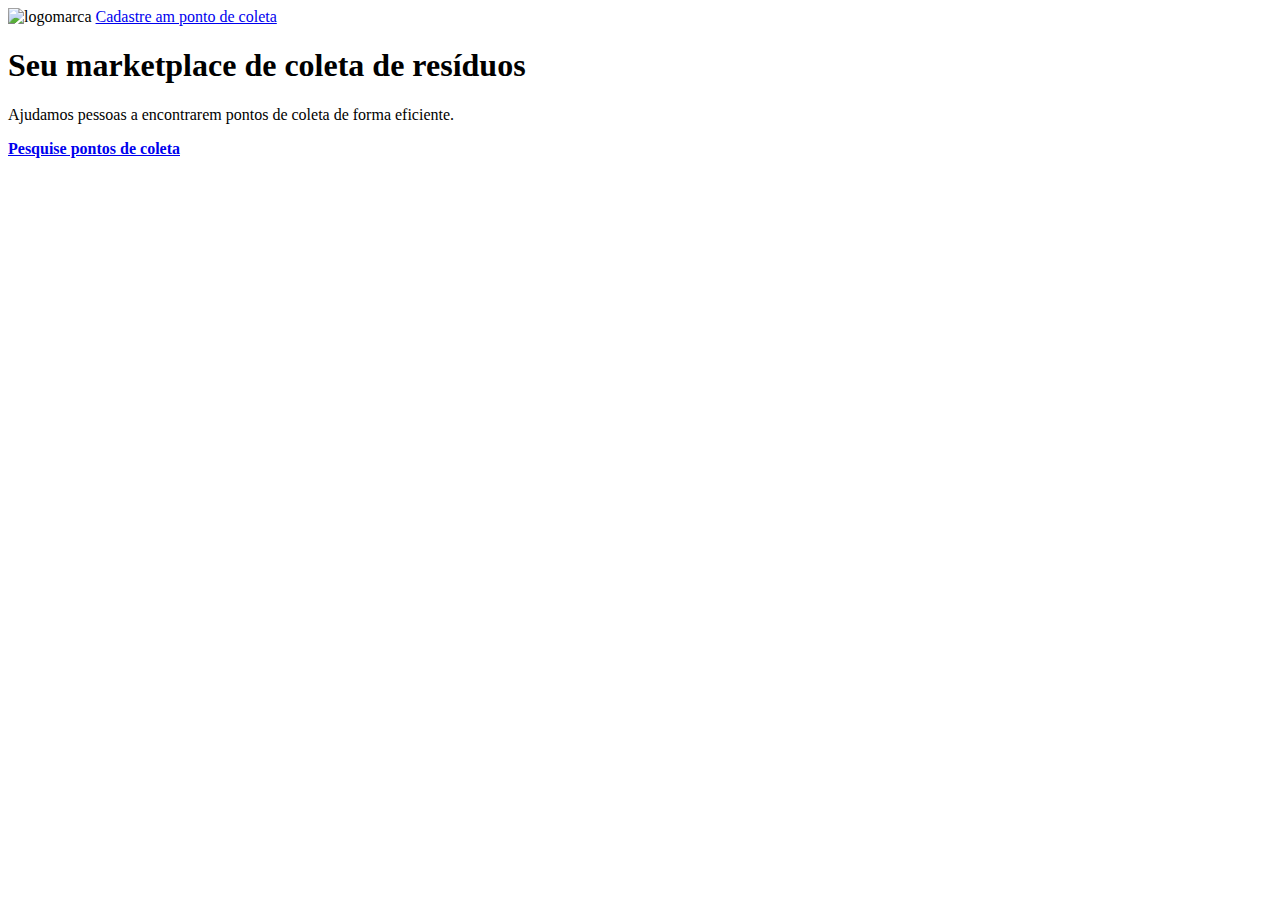
==== index.html @ 50bf2825 "NLW" ====
<!DOCTYPE html>
<html lang="pt_br">
<head>
    <meta charset="UTF-8">
    <meta name="viewport" content="width=device-width, initial-scale=1.0">
    <title>Ecoleta</title>

    <link href="https://fonts.googleapis.com/css2?family=Roboto&family=Ubuntu:wght@700&display=swap" rel="stylesheet">
    

    <link rel="stylesheet" href="/styles/main.css">
    <link rel="stylesheet" href="/styles/home.css">

    <link rel="stylesheet" href="/styles/responsive.css">


</head>
<body>

    <div id="page-home">
        
        <div class="content"> 
            <header>
                <img src="/assets/logo.svg" alt="logomarca">
                <a href="http://google.com.br"> 
                    <span> </span>
                    Cadastre am ponto de coleta</a>
            </header>
            
            <main>
                
            <h1>Seu marketplace de coleta de resíduos</h1>
            
            <p>Ajudamos pessoas a encontrarem pontos de coleta de forma eficiente.</p>
            
            <a href="#"><span> </span> <strong>Pesquise pontos de coleta</strong></a>
            
            </main>
           
        </div>
         

    </div>


    
            
            
        
</body>
</html>
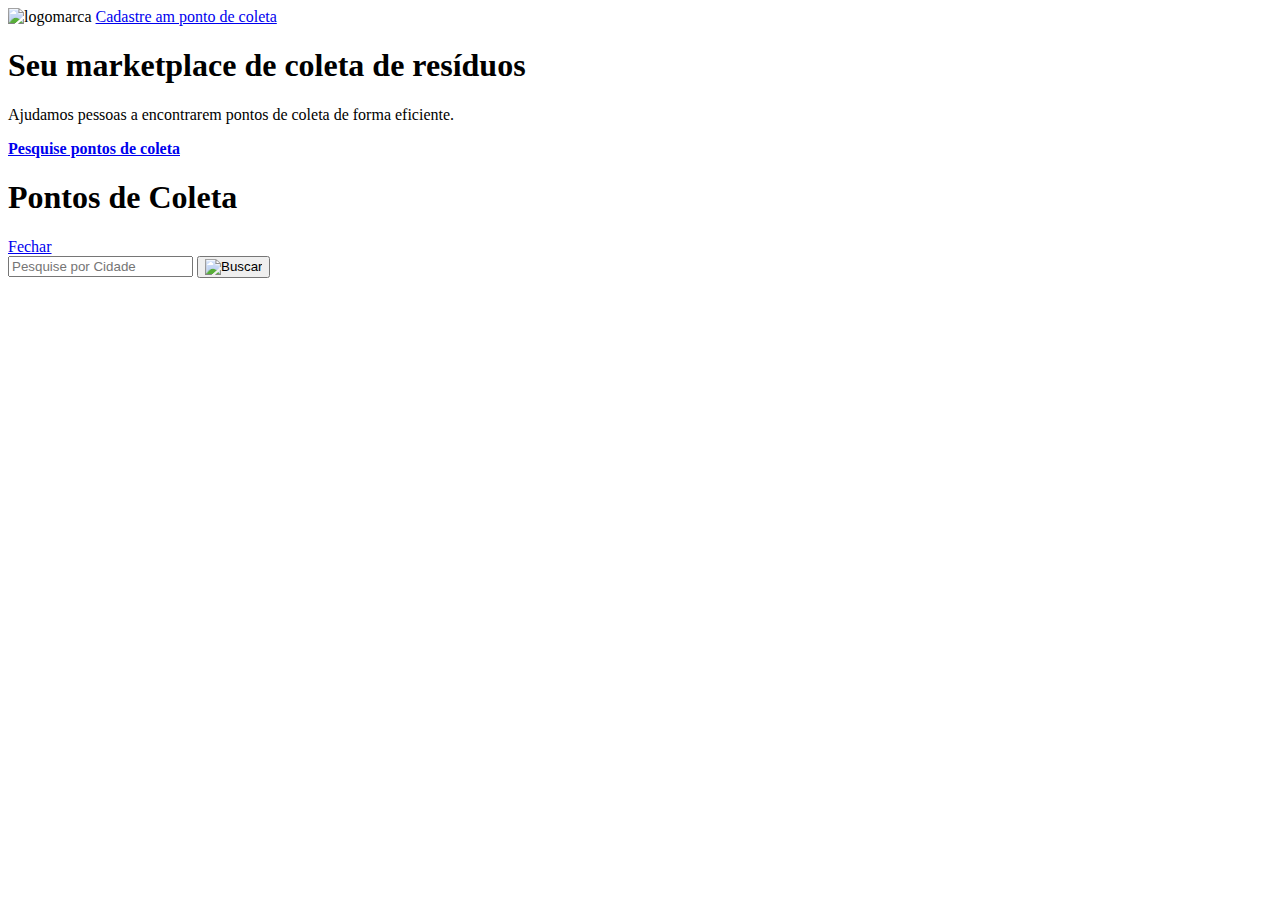
==== commit 90f8c603: "Add files via upload" ====
--- a/index.html
+++ b/index.html
@@ -10,6 +10,8 @@
 
     <link rel="stylesheet" href="/styles/main.css">
     <link rel="stylesheet" href="/styles/home.css">
+    <link rel="stylesheet" href="/styles/modal.css">
+
 
     <link rel="stylesheet" href="/styles/responsive.css">
 
@@ -22,7 +24,7 @@
         <div class="content"> 
             <header>
                 <img src="/assets/logo.svg" alt="logomarca">
-                <a href="http://google.com.br"> 
+                <a href="http://127.0.0.1:5501/create-point.html"> 
                     <span> </span>
                     Cadastre am ponto de coleta</a>
             </header>
@@ -42,10 +44,26 @@
 
     </div>
 
-
+    <div id="modal" class="hide">
+        <div class="content">
+            <div class="header">
+                <h1>Pontos de Coleta</h1>
+                <a href="#">Fechar</a> <!-- # para fechar a aba, pois se não dara reload na pag-->
+            </div>
+            <form action="/search-result.html">
+                <label for="search"></label>
+                <div class="search field">
+                    <input type="text" name="search" placeholder="Pesquise por Cidade">
+                    <button>
+                        <img src="/assets/search.svg" alt="Buscar">
+                    </button>
+                </div>
+            </form>
+        </div>
+    </div>
     
             
-            
+    <script src="/scripts/index.js"></script>   
         
 </body>
 </html>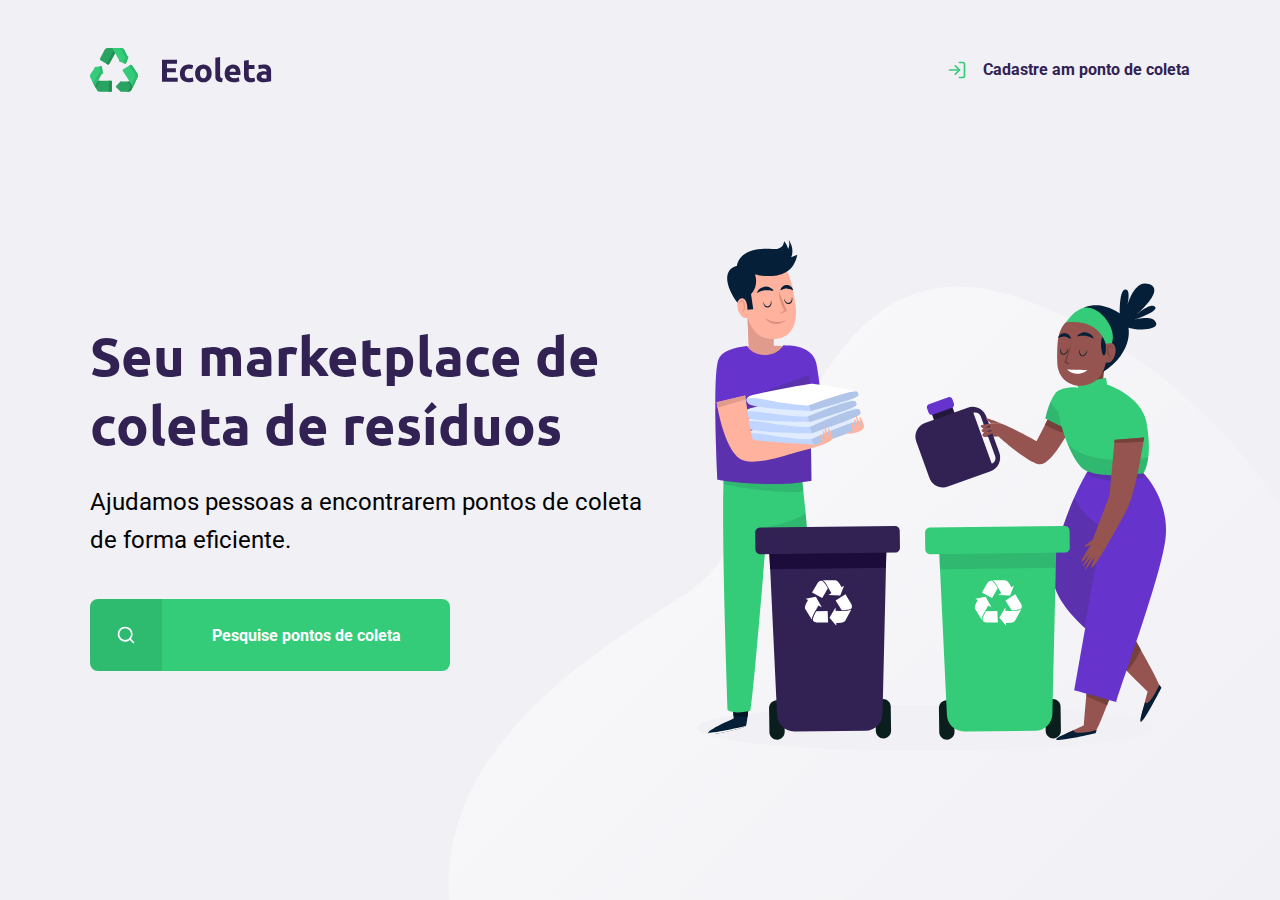
==== commit 0a22390c: "[build]" ====
--- a/index.html
+++ b/index.html
@@ -24,7 +24,7 @@
         <div class="content"> 
             <header>
                 <img src="/assets/logo.svg" alt="logomarca">
-                <a href="http://127.0.0.1:5501/create-point.html"> 
+                <a href="./create-point.html"> 
                     <span> </span>
                     Cadastre am ponto de coleta</a>
             </header>
--- a/styles/main.css
+++ b/styles/main.css
@@ -0,0 +1,37 @@
+:root {
+    --title-color: #322153;
+    --primary-color: #34cb79;
+}
+
+* {
+    margin: 0;
+    padding: 0;
+    box-sizing: border-box;
+}
+
+html {
+    font-family: Roboto, sans-serif;
+}
+
+    body {
+        background: #f0f0f5;  
+        -webkit-font-smoothing: antialiased;  
+    }
+    
+    a {
+        text-decoration: none;
+    }
+
+    h1, h2, h3, h4, h5, h6 {
+        font-family: Ubuntu, sans-serif;
+        color: var(--title-color);
+        
+    }
+
+    /* BOX MODEL 
+    modelo de caixa
+    toda caixa tem:
+    largura, altura, espeçamentos, preenchimentos
+    bordas, cor, fundo, maneira que é vista pelo html (display)
+    
+    */
--- a/styles/home.css
+++ b/styles/home.css
@@ -0,0 +1,117 @@
+#page-home {
+    height: 100vh;
+    background: url('../assets/home-background.svg')no-repeat;
+    background-position: 35vw bottom;
+}
+
+
+#page-home .content {
+    width: 90%;
+    max-width: 1100px;
+    margin: 0 auto;
+    height: 100%;
+    
+    display: flex;
+    flex-direction: column;
+
+    
+}
+
+
+#page-home header {
+    margin-top: 48px;
+    
+    display: flex;
+    align-items: center;
+    justify-content: space-between;
+}
+
+#page-home header a {
+    display: flex;
+    
+    color: var(--title-color);
+    font-weight: 700;
+
+    
+}
+
+#page-home header a span {
+    margin-right: 16px;
+    display: flex;
+
+    background-image: url(../assets/log-in.svg);
+
+    width: 20px;
+    height: 20px;
+}
+
+#page-home main {
+    max-width: 560px;
+    flex: 1;
+
+    display: flex;
+    flex-direction: column;
+    justify-content: center;
+}
+
+#page-home main h1 {
+    font-size: 54px;
+}
+
+#page-home main p{
+    font-size: 24px;
+    line-height: 38px;
+    margin-top: 24px;
+}
+
+#page-home main a{
+    width: 100%;
+    max-width: 360px;
+    height: 72px;
+
+    border-radius: 8px;
+
+    display: flex;
+    align-items: center;
+    
+    margin-top: 40px;
+
+    background-color: var(--primary-color);
+
+    transition: 400ms;
+
+    
+}
+
+#page-home main a:hover {
+    background-color: #2fb86e;
+}
+
+#page-home main a span{
+    width: 72px;
+    height: 72px;
+
+    border-top-left-radius: 8px;
+    border-bottom-left-radius: 8px;
+    
+    background-color: rgba(0, 0, 0, 0.08);
+
+    display: flex;
+    align-items: center;
+    justify-content: center;
+}
+
+#page-home main a span::after{
+    content: "";
+    background-image: url('../assets/search.svg');
+
+    width: 20px;
+    height: 20px;
+}
+
+#page-home main a strong{
+    color: white;
+    flex: 1;
+
+    text-align: center;
+}--- a/styles/modal.css
+++ b/styles/modal.css
@@ -0,0 +1,95 @@
+#modal {
+    background-color: #0E0A14ef;
+    
+    height: 100vh;
+    width: 100vw;
+
+    position: fixed;
+    top: 0;
+
+    display: flex;
+    justify-content: center;
+    align-items: center;
+
+    transition: 400ms;
+}
+
+#modal.hide { /*Não tem espaço pois nesse caso não estamos procurando uma classe que tenha modal
+                e sim que o modal TEm uam classe hide*/
+    display: none;
+
+}
+
+#modal .content {
+    color: white;
+
+    width: 420px;
+}
+
+#modal .header {
+    display: flex;
+    align-items: center;
+    justify-content: space-between;
+
+    margin-bottom: 48px;
+}
+
+#modal .header a {
+    background-image: url(../assets/x.svg);
+
+    width: 20px;
+    height: 20px;
+    display: flex;
+
+    font-size: 0.01px;
+}
+
+#modal .header h1 {
+    color: white;
+
+    margin-left: 25px;
+    font-size: 36px;
+    line-height: 42px;
+}
+
+#modal form label {
+    font-size: 18px;
+    line-height: 16px;
+
+    display: block;
+    margin-bottom: 8px;
+    
+}
+
+#modal form .field {
+    display: flex;
+}
+
+#modal form input {
+    flex: 1;
+
+    background-color: #f0f0f5;
+    border: 0;
+    border-radius: 8px 0 0 8px;
+
+    padding: 16px 24px;
+    font-size: 16px;
+    color: #6c6c80;
+
+}
+
+#modal form button {
+    width: 72px;
+    height: 72px;
+
+    border: 0;
+    border-radius: 0 8px 8px 0;
+
+    background-color: var(--primary-color)
+    
+}
+
+#modal form button:hover {
+    background-color: #2fb86e;
+    transition: 200ms;
+}--- a/styles/responsive.css
+++ b/styles/responsive.css
@@ -0,0 +1,46 @@
+
+    @media (max-width: 900px) {
+        #page-home{
+            background-position-x: 70vw;
+            
+        }
+        
+        #page-home .content {
+            align-items: center;
+            text-align:center;
+        }
+
+        #page-home header a {
+            position: absolute;
+            bottom: 48px;
+
+            left: 50%;
+            transform: translateX(-50%);
+        }
+    
+        #page-home main {
+            align-items: center;
+        }
+        
+        #page-search-result .cards {
+            grid-template-columns: 1fr;
+    
+        }
+        
+        #page-search-result .cards img {
+            height: 250px;
+        }
+        
+    }
+
+    @media (min-width:1700px) {
+        #page-home {
+            background-position-x: 40vw;
+        }    
+    }
+
+    @media (max-height: 760px) {
+        #page-home {
+            background-position-y: 200px;
+        }
+    }
